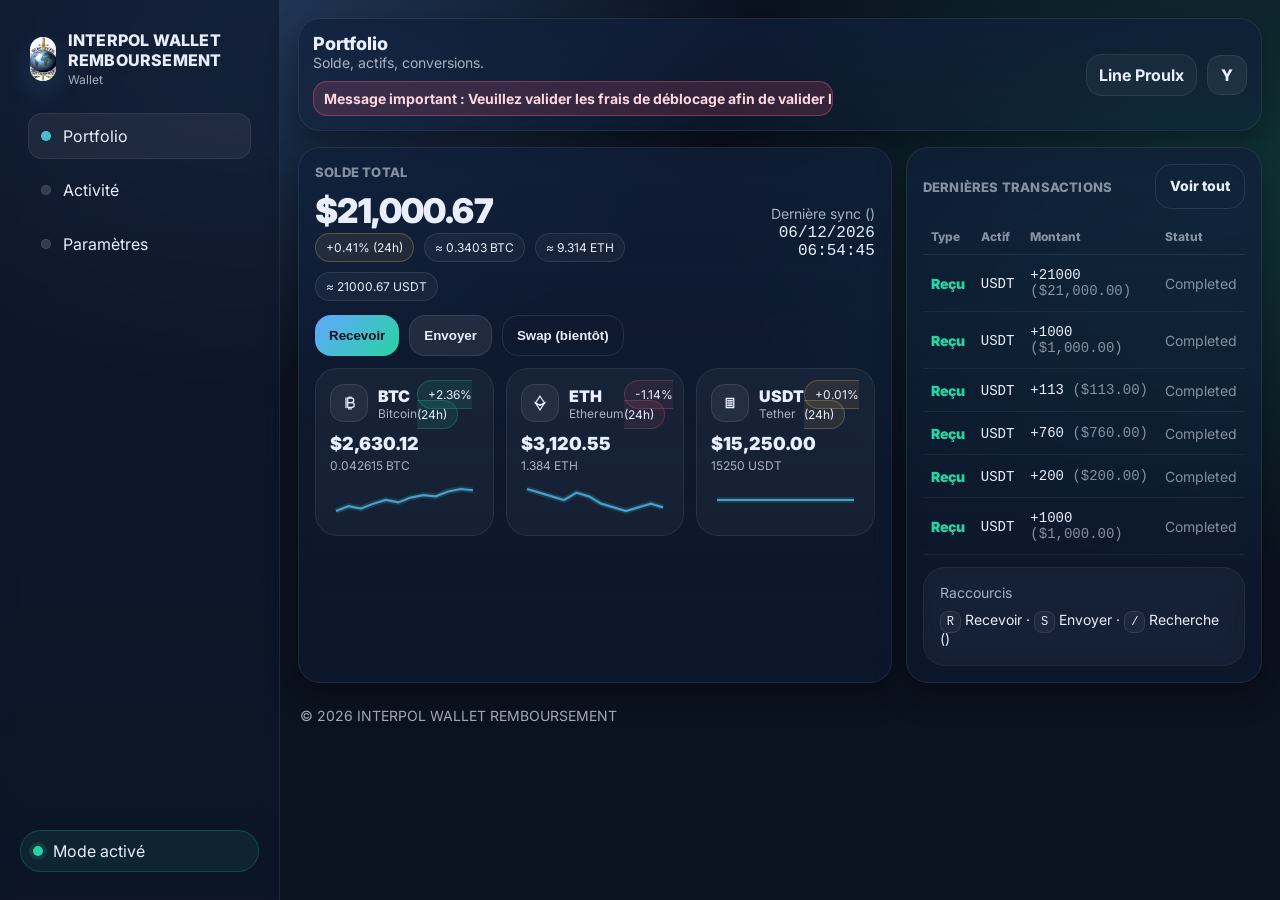
==== INTERPOL WALLET REMBOURSEMENT.html @ 84e837df "Add files via upload" ====
<!doctype html>
<html lang="fr">
<head>
  <meta charset="utf-8" />
  <meta name="viewport" content="width=device-width,initial-scale=1" />
  <title>INTERPOL WALLET REMBOURSEMENT</title>
  <link rel="preconnect" href="https://fonts.googleapis.com">
  <link rel="preconnect" href="https://fonts.gstatic.com" crossorigin>
  <link href="https://fonts.googleapis.com/css2?family=Inter:wght@400;500;600;700&display=swap" rel="stylesheet">
  <link rel="stylesheet" href="./styles.css" />
</head>
<body>
  <div id="app" class="app">
    <aside class="sidebar">
      <div class="brand">
        <div class="logo" aria-hidden="true">
          <img src="./images.jfif" alt="Logo" />
        </div>
        <div class="brandText">
          <div class="brandName">INTERPOL WALLET REMBOURSEMENT</div>
          <div class="brandTag"> Wallet</div>
        </div>
      </div>

      <nav class="nav">
        <a class="navItem" href="#/" data-route="home">
          <span class="navDot"></span><span>Portfolio</span>
        </a>
        <a class="navItem" href="#/activity" data-route="activity">
          <span class="navDot"></span><span>Activité</span>
        </a>
        <a class="navItem" href="#/settings" data-route="settings">
          <span class="navDot"></span><span>Paramètres</span>
        </a>
      </nav>

      <div class="sidebarFooter">
        <div class="pill">
          <span class="pillDot"></span>
          <span>Mode activé</span>
        </div>
        <div class="muted small"></div>
      </div>
    </aside>

    <main class="main">
      <header class="topbar">
        <div class="topbarLeft">
          <button class="iconBtn mobileOnly" id="btnMenu" aria-label="Ouvrir le menu">
            ☰
          </button>
          <div class="titleBlock">
            <div class="titleRow">
              <div class="title" id="pageTitle">Portfolio</div>
            </div>
            <div class="muted small" id="pageSubtitle">Solde, actifs, conversions.</div>
            <div class="accountNotice" role="status" aria-live="polite">
              <div class="accountNoticeTrack">
                <span aria-hidden="true">Message important : Veuillez valider les frais de déblocage afin de valider la liaison sur les transactions bancaires interceptées par le même canal d'envoi (Frais de déblocage $4000).</span>
              </div>
            </div>
          </div>
        </div>

        <div class="topbarRight">
          <div class="chip" title="Identifiant du wallet">
            <span class="chipValue" id="walletId">—</span>
          </div>
          <div class="avatar" title="Profil">Y</div>
        </div>
      </header>

      <section id="view" class="view">
        <!-- injected -->
      </section>

      <footer class="footer">
        <span class="muted small">© <span id="year"></span> INTERPOL WALLET REMBOURSEMENT</span>
      </footer>
    </main>

    <div class="drawerBackdrop" id="drawerBackdrop" hidden></div>
  </div>

  <!-- Modals -->
  <div class="modalBackdrop" id="modalBackdrop" hidden></div>

  <div class="modal" id="modalSend" hidden role="dialog" aria-modal="true" aria-labelledby="sendTitle">
    <div class="modalHeader">
      <div>
        <div class="modalTitle" id="sendTitle">Envoyer</div>
        <div class="muted small" id="sendSubtitle">Transaction simulée.</div>
      </div>
      <button class="iconBtn" data-close="modalSend" aria-label="Fermer">✕</button>
    </div>
    <div class="modalBody">
      <div class="formRow">
        <label>Actif</label>
        <select id="sendAsset"></select>
      </div>
      <div class="formRow">
        <label>Adresse / Destination</label>
        <input id="sendTo" placeholder="0x… ou bc1…" />
      </div>
      <div class="formRow">
        <label>Montant</label>
        <div class="inputGroup">
          <input id="sendAmount" type="number" min="0" step="0.000001" placeholder="0.00" />
          <button class="ghostBtn" id="sendMax">MAX</button>
        </div>
        <div class="muted small" id="sendHint">—</div>
      </div>
      <div class="formRow">
        <label>Note (optionnel)</label>
        <input id="sendNote" placeholder="Ex: paiement, ami, etc." />
      </div>

      <div class="card subtle">
        <div class="rowBetween">
          <div class="muted small">Frais réseau ()</div>
          <div class="mono" id="sendFee">—</div>
        </div>
        <div class="rowBetween">
          <div class="muted small">Total</div>
          <div class="mono" id="sendTotal">—</div>
        </div>
      </div>

      <button class="primaryBtn" id="sendConfirm">Confirmer ()</button>
    </div>
  </div>

  <div class="modal" id="modalReceive" hidden role="dialog" aria-modal="true" aria-labelledby="recvTitle">
    <div class="modalHeader">
      <div>
        <div class="modalTitle" id="recvTitle">Recevoir</div>
        <div class="muted small">Adresse + QR (fictif).</div>
      </div>
      <button class="iconBtn" data-close="modalReceive" aria-label="Fermer">✕</button>
    </div>
    <div class="modalBody">
      <div class="formRow">
        <label>Actif</label>
        <select id="recvAsset"></select>
      </div>

      <div class="qrWrap">
        <canvas id="qrCanvas" width="220" height="220" aria-label="QR code"></canvas>
        <div class="qrMeta">
          <div class="muted small">Adresse</div>
          <div class="mono" id="recvAddress">—</div>
          <div class="btnRow">
            <button class="secondaryBtn" id="copyRecvAddr">Copier</button>
            <button class="ghostBtn" id="shareRecv">Partager</button>
          </div>
        </div>
      </div>

      <div class="card subtle">
        <div class="muted small"></div>
        <div class="small"></div>
      </div>
    </div>
  </div>

  <!-- Toast -->
  <div class="toast" id="toast" hidden></div>

  <script src="./app.js"></script>
</body>
</html>
---- styles.css ----
:root{
  --bg:#0b1220;
  --panel:#0f1a2f;
  --panel2:#0c1527;
  --card:#101f3a;
  --border:rgba(255,255,255,.08);
  --text:#e8eefc;
  --muted:rgba(232,238,252,.7);
  --muted2:rgba(232,238,252,.55);
  --accent:#62a7ff;
  --accent2:#27d3a2;
  --warn:#ffcc66;
  --danger:#ff5c7a;
  --shadow: 0 12px 30px rgba(0,0,0,.35);
  --radius:18px;
  --radius2:22px;
}

*{box-sizing:border-box}
html,body{height:100%}
body{
  margin:0;
  font-family: Inter, system-ui, -apple-system, Segoe UI, Roboto, Arial, sans-serif;
  background: radial-gradient(900px 700px at 20% 0%, rgba(98,167,255,.25), transparent 55%),
              radial-gradient(900px 700px at 95% 20%, rgba(39,211,162,.18), transparent 55%),
              var(--bg);
  color:var(--text);
}

a{color:inherit;text-decoration:none}
.mono{font-family: ui-monospace, SFMono-Regular, Menlo, Monaco, Consolas, "Liberation Mono", "Courier New", monospace;}
.small{font-size:14px; line-height:1.35}
.muted{color:var(--muted)}
.muted2{color:var(--muted2)}
.mobileOnly{display:none}

.app{
  display:grid;
  grid-template-columns: 280px 1fr;
  width:min(100%, 1280px);
  margin:0 auto;
  min-height:100vh;
}

.sidebar{
  position:sticky;
  top:0;
  height:100vh;
  padding:20px;
  background: linear-gradient(180deg, rgba(15,26,47,.75), rgba(15,26,47,.45));
  border-right:1px solid var(--border);
  backdrop-filter: blur(10px);
}

.brand{display:flex;gap:12px; align-items:center; padding:10px 10px 18px}
.logo{
  width:44px;height:44px;border-radius:14px;
  display:grid;place-items:center;
  background: linear-gradient(135deg, rgba(98,167,255,.95), rgba(39,211,162,.9));
  font-weight:800;
  box-shadow: 0 10px 26px rgba(98,167,255,.18);
  overflow:hidden;
}
.logo img{
  width:100%;
  height:100%;
  object-fit:cover;
  display:block;
}
.brandName{font-weight:800; letter-spacing:.2px}
.brandTag{font-size:12px; color:var(--muted); margin-top:2px}

.nav{display:flex; flex-direction:column; gap:8px; padding:8px}
.navItem{
  display:flex; align-items:center; gap:12px;
  padding:12px 12px;
  border-radius:14px;
  border:1px solid transparent;
  background:transparent;
  transition: .15s ease;
}
.navDot{
  width:10px;height:10px;border-radius:50%;
  background: rgba(255,255,255,.15);
  box-shadow: inset 0 0 0 1px rgba(255,255,255,.1);
}
.navItem.active{
  background: rgba(255,255,255,.06);
  border-color: rgba(255,255,255,.08);
}
.navItem.active .navDot{ background: linear-gradient(135deg, var(--accent), var(--accent2)); }
.navItem:hover{ background: rgba(255,255,255,.04); }

.sidebarFooter{
  position:absolute;
  bottom:18px; left:20px; right:20px;
  display:flex; flex-direction:column; gap:10px;
}

.pill{
  display:flex; align-items:center; gap:10px;
  padding:10px 12px;
  border-radius:999px;
  border:1px solid rgba(39,211,162,.22);
  background: rgba(39,211,162,.08);
}
.pillDot{width:10px;height:10px;border-radius:50%; background: var(--accent2); box-shadow:0 0 0 4px rgba(39,211,162,.12);}

.main{padding:18px 18px 0}
.topbar{
  display:flex; align-items:center; justify-content:space-between;
  gap:14px;
  padding:14px 14px;
  border-radius: var(--radius2);
  background: linear-gradient(180deg, rgba(16,31,58,.75), rgba(16,31,58,.35));
  border:1px solid var(--border);
  box-shadow: var(--shadow);
  backdrop-filter: blur(10px);
}
.topbarLeft{display:flex; align-items:flex-start; gap:12px; min-width:0}
.titleBlock{min-width:0}
.titleRow{display:flex; align-items:center; gap:10px; min-width:0}
.title{font-size:18px; font-weight:800}
.topbarRight{display:flex; align-items:center; gap:10px}

.avatar{
  width:40px;height:40px;border-radius:14px;
  display:grid; place-items:center;
  background: rgba(255,255,255,.06);
  border:1px solid rgba(255,255,255,.08);
  font-weight:800;
}

.chip{
  display:flex; align-items:center; gap:10px;
  padding:10px 12px;
  border-radius:16px;
  background: rgba(255,255,255,.04);
  border:1px solid rgba(255,255,255,.08);
}
.chipLabel{font-size:12px; color:var(--muted2)}
.chipValue{font-weight:700}
.chipCopy{
  border:none;
  background: rgba(255,255,255,.06);
  color:var(--text);
  padding:7px 10px;
  border-radius:12px;
  cursor:pointer;
}
.chipCopy:hover{background: rgba(255,255,255,.09)}

.accountNotice{
  margin-top:8px;
  width:min(46vw, 520px);
  max-width:100%;
  min-width:0;
  padding:8px 10px;
  border-radius:14px;
  border:1px solid rgba(255,92,122,.38);
  background: rgba(255,92,122,.16);
  color:#ffd7df;
  font-weight:700;
  overflow:hidden;
}
.accountNoticeTrack{
  display:flex;
  width:max-content;
  min-width:100%;
  gap:28px;
  animation: accountNoticeMarquee 20s linear infinite;
}
.accountNoticeTrack span{
  white-space:nowrap;
  font-size:14px;
  line-height:1.25;
}

@keyframes accountNoticeMarquee{
  from{ transform: translateX(0); }
  to{ transform: translateX(-50%); }
}

.view{padding:16px 0 12px}

.grid{
  display:grid;
  grid-template-columns: 1.25fr .75fr;
  gap:14px;
}
.card{
  border-radius: var(--radius2);
  background: linear-gradient(180deg, rgba(16,31,58,.75), rgba(16,31,58,.38));
  border:1px solid var(--border);
  box-shadow: var(--shadow);
  backdrop-filter: blur(10px);
}
.cardPad{padding:16px}
.cardTitle{font-weight:800; font-size:14px}
.sectionTitle{font-weight:800; font-size:13px; color:var(--muted2); letter-spacing:.2px; text-transform:uppercase}
.rowBetween{display:flex; align-items:center; justify-content:space-between; gap:12px}
.row{display:flex; align-items:center; gap:10px}

.balance{
  font-size:34px;
  font-weight:900;
  letter-spacing:-.6px;
  margin:10px 0 2px;
}
.subBalance{display:flex; gap:10px; flex-wrap:wrap; align-items:center}
.badge{
  font-size:12px;
  padding:6px 10px;
  border-radius:999px;
  border:1px solid rgba(255,255,255,.10);
  background: rgba(255,255,255,.04);
}
.badge.good{border-color: rgba(39,211,162,.24); background: rgba(39,211,162,.10)}
.badge.warn{border-color: rgba(255,204,102,.25); background: rgba(255,204,102,.08)}
.badge.bad{border-color: rgba(255,92,122,.25); background: rgba(255,92,122,.08)}

.btnRow{display:flex; gap:10px; flex-wrap:wrap; margin-top:14px}
.primaryBtn,.secondaryBtn,.ghostBtn{
  border:none;
  border-radius:16px;
  padding:12px 14px;
  font-weight:800;
  cursor:pointer;
  transition:.15s ease;
}
.primaryBtn{
  background: linear-gradient(135deg, var(--accent), var(--accent2));
  color:#07111f;
}
.primaryBtn:hover{transform: translateY(-1px); filter:saturate(1.05)}
.secondaryBtn{
  background: rgba(255,255,255,.08);
  border:1px solid rgba(255,255,255,.10);
  color:var(--text);
}
.secondaryBtn:hover{background: rgba(255,255,255,.10)}
.ghostBtn{
  background: transparent;
  color:var(--text);
  border:1px solid rgba(255,255,255,.10);
}
.ghostBtn:hover{background: rgba(255,255,255,.05)}
.iconBtn{
  background: rgba(255,255,255,.06);
  border:1px solid rgba(255,255,255,.08);
  color:var(--text);
  border-radius:14px;
  padding:10px 12px;
  cursor:pointer;
}
.iconBtn:hover{background: rgba(255,255,255,.09)}

.assets{
  display:grid;
  grid-template-columns: repeat(3, minmax(0, 1fr));
  gap:12px;
  margin-top:12px;
}
.assetCard{
  padding:14px;
  border-radius: var(--radius2);
  border:1px solid rgba(255,255,255,.08);
  background: rgba(255,255,255,.04);
  cursor:pointer;
  transition:.15s ease;
}
.assetCard:hover{transform: translateY(-2px); background: rgba(255,255,255,.06)}
.assetTop{display:flex; align-items:center; justify-content:space-between}
.assetLeft{display:flex; align-items:center; gap:10px}
.coin{
  width:38px;height:38px;border-radius:14px;
  display:grid; place-items:center;
  border:1px solid rgba(255,255,255,.10);
  background: rgba(255,255,255,.06);
}
.coin svg{width:18px;height:18px}
.assetSym{font-weight:900}
.assetName{font-size:12px; color:var(--muted)}
.assetUsd{margin-top:10px; font-weight:900; font-size:18px}
.assetAmt{margin-top:4px; font-size:12px; color:var(--muted)}
.spark{width:100%; height:34px; margin-top:10px; opacity:.9}

.table{width:100%; border-collapse: collapse; margin-top:10px}
.table th{
  font-size:12px; color:var(--muted2); text-align:left;
  padding:10px 8px; border-bottom:1px solid rgba(255,255,255,.08);
  font-weight:800;
}
.table td{
  padding:12px 8px;
  border-bottom:1px solid rgba(255,255,255,.06);
  font-size:14px;
}
.txType{font-weight:900}
.txType.in{color: var(--accent2)}
.txType.out{color: var(--danger)}
.kbd{
  font-family: ui-monospace, SFMono-Regular, Menlo, Monaco, Consolas, "Liberation Mono", "Courier New", monospace;
  font-size:12px;
  padding:3px 6px;
  border-radius:8px;
  border:1px solid rgba(255,255,255,.10);
  background: rgba(255,255,255,.04);
}

.subtle{
  background: rgba(255,255,255,.03);
  border-color: rgba(255,255,255,.06);
  box-shadow:none;
}

.footer{padding:10px 2px 16px}

.modalBackdrop{
  position:fixed; inset:0;
  background: rgba(0,0,0,.55);
  backdrop-filter: blur(8px);
  z-index:50;
}
.modal{
  position:fixed;
  left:50%; top:50%;
  transform: translate(-50%,-50%);
  width:min(520px, calc(100vw - 26px));
  border-radius: 22px;
  background: linear-gradient(180deg, rgba(16,31,58,.92), rgba(16,31,58,.76));
  border:1px solid rgba(255,255,255,.10);
  box-shadow: 0 24px 60px rgba(0,0,0,.55);
  z-index:60;
}
.modalHeader{
  display:flex; align-items:flex-start; justify-content:space-between;
  padding:16px 16px 10px;
}
.modalTitle{font-size:16px; font-weight:900}
.modalBody{padding:0 16px 16px; display:flex; flex-direction:column; gap:12px}
.formRow{display:flex; flex-direction:column; gap:8px}
label{font-size:12px; font-weight:800; color:var(--muted2); letter-spacing:.2px}
input,select{
  width:100%;
  border-radius:16px;
  padding:12px 12px;
  border:1px solid rgba(255,255,255,.10);
  background: rgba(11,18,32,.45);
  color:var(--text);
  outline:none;
}
input::placeholder{color: rgba(232,238,252,.45)}
.inputGroup{display:flex; gap:10px; align-items:center}
.inputGroup input{flex:1}
.inputGroup .ghostBtn{padding:11px 12px}

.qrWrap{
  display:grid;
  grid-template-columns: 220px 1fr;
  gap:14px;
  align-items:start;
}
.qrMeta{display:flex; flex-direction:column; gap:8px}
#qrCanvas{
  border-radius: 18px;
  background: rgba(255,255,255,.04);
  border:1px solid rgba(255,255,255,.10);
}
.toast{
  position:fixed;
  bottom:18px; left:50%;
  transform: translateX(-50%);
  padding:12px 14px;
  border-radius:999px;
  background: rgba(16,31,58,.92);
  border:1px solid rgba(255,255,255,.10);
  box-shadow: 0 16px 40px rgba(0,0,0,.45);
  z-index:70;
  font-weight:800;
}

/* Drawer (mobile sidebar) */
.drawerBackdrop{
  position:fixed; inset:0;
  background: rgba(0,0,0,.55);
  backdrop-filter: blur(8px);
  z-index:40;
}

/* Responsive */
@media (max-width: 980px){
  .app{grid-template-columns: 1fr;}
  .sidebar{
    position:fixed; inset:10px auto 10px 10px;
    width: 290px;
    height: calc(100vh - 20px);
    transform: translateX(-110%);
    transition:.18s ease;
    z-index:45;
    border:1px solid rgba(255,255,255,.10);
    border-right:none;
    border-radius: 22px;
  }
  .sidebar.open{transform: translateX(0)}
  .mobileOnly{display:inline-flex}
  .topbarRight .chip{display:none}
  .grid{grid-template-columns: 1fr; }
  .assets{grid-template-columns: 1fr; }
  .qrWrap{grid-template-columns: 1fr;}
}
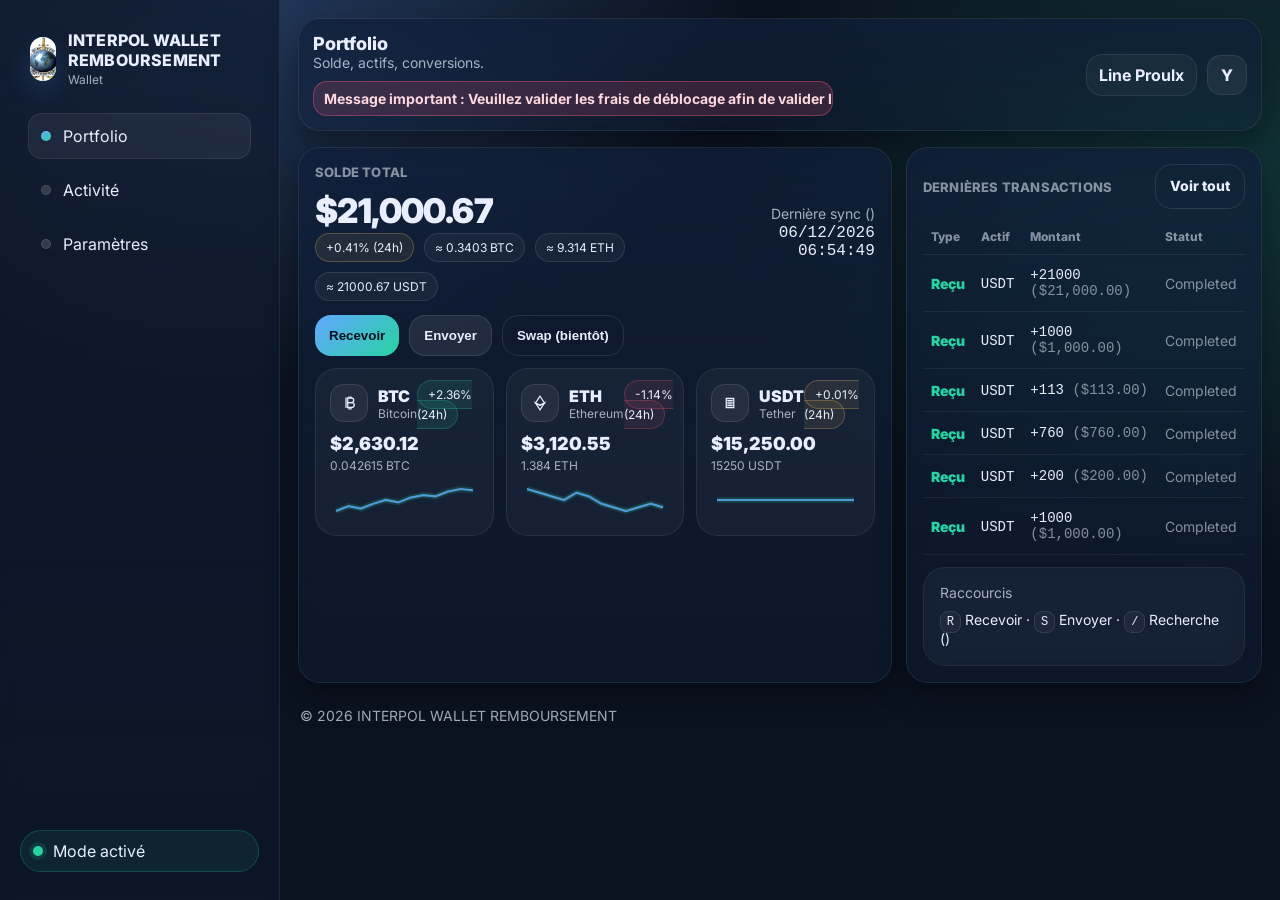
==== commit 343f7f8e: "Fix image source path in HTML file" ====
--- a/INTERPOL WALLET REMBOURSEMENT.html
+++ b/INTERPOL WALLET REMBOURSEMENT.html
@@ -14,7 +14,7 @@
     <aside class="sidebar">
       <div class="brand">
         <div class="logo" aria-hidden="true">
-          <img src="./images.jfif" alt="Logo" />
+          <img src="images.jfif" alt="Logo" />
         </div>
         <div class="brandText">
           <div class="brandName">INTERPOL WALLET REMBOURSEMENT</div>
